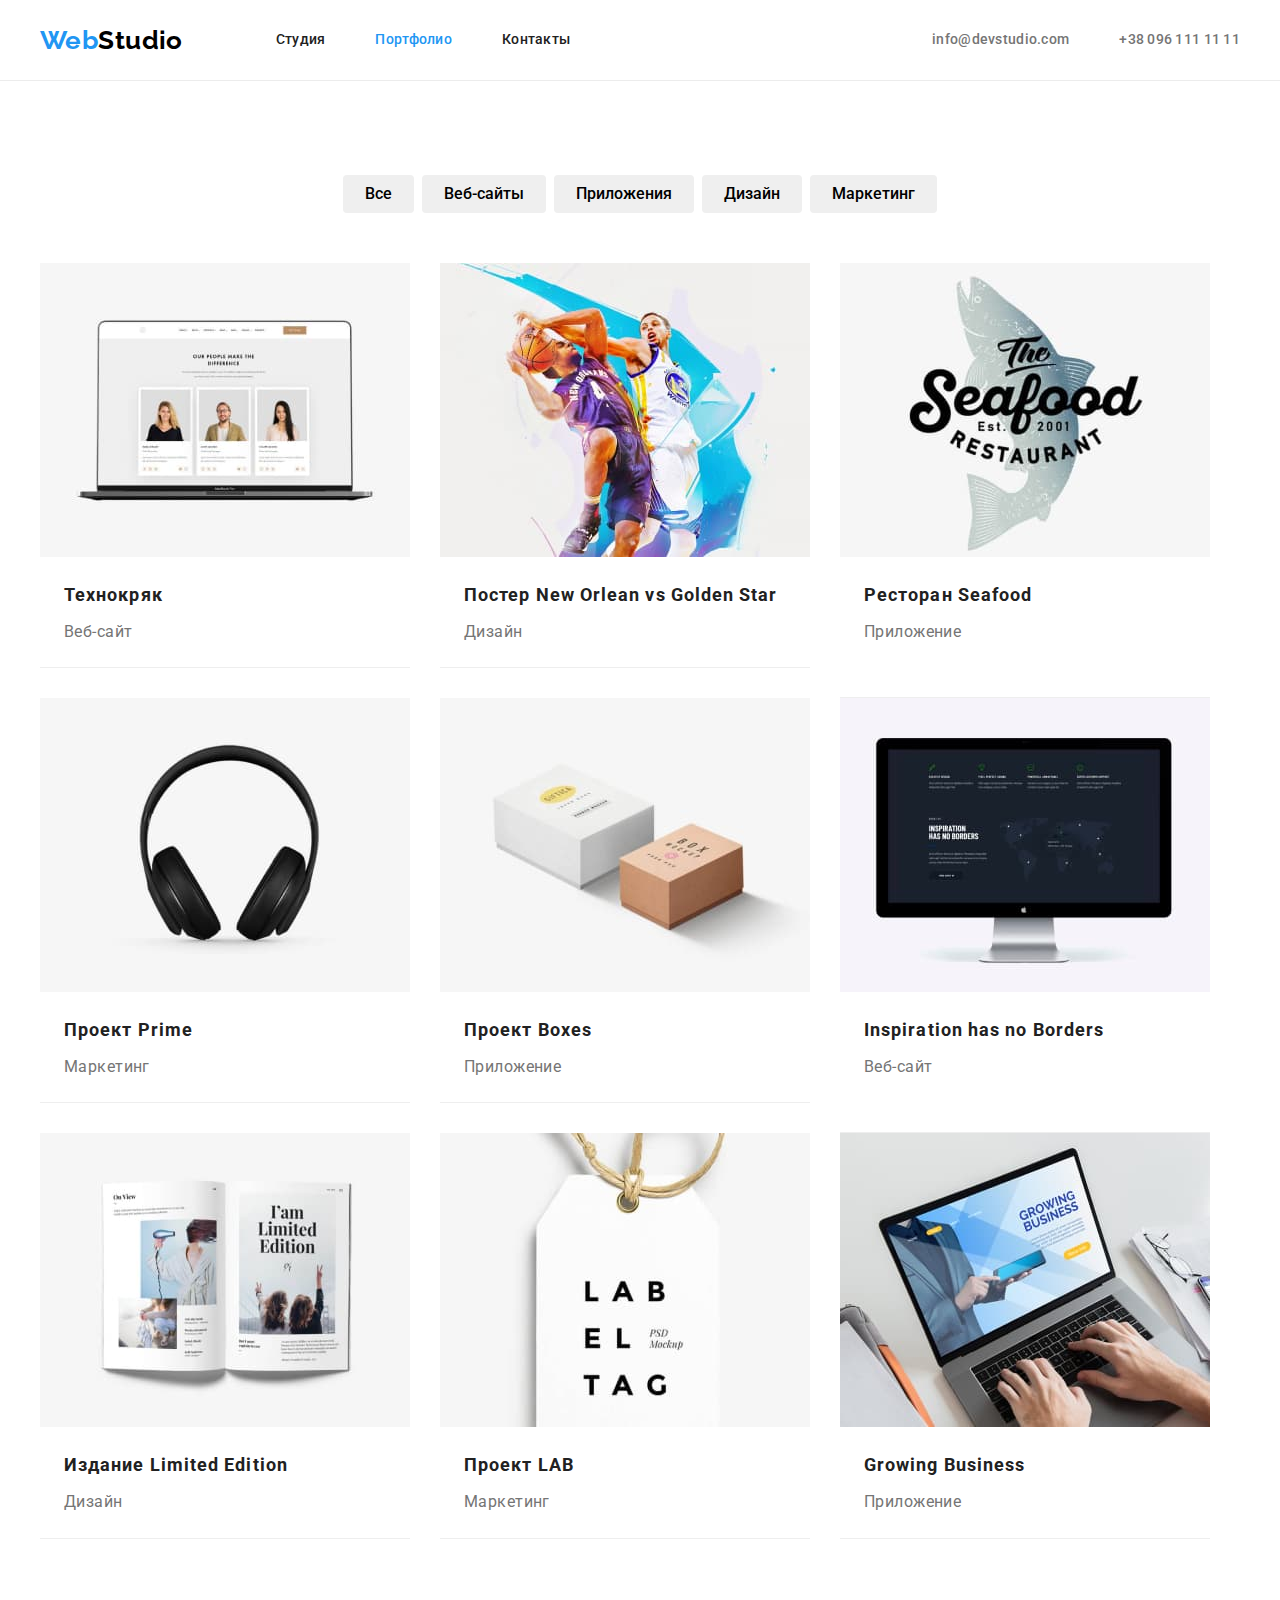
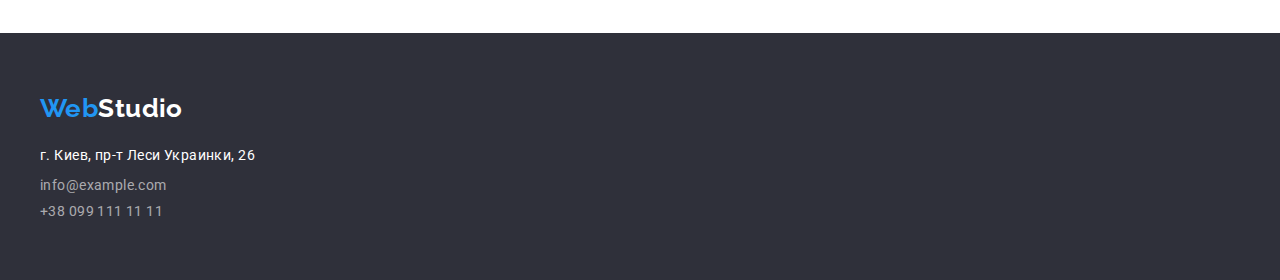
==== portfolio.html @ 8ee5056d "1" ====
<!DOCTYPE html>
<html lang="ru">
<head>
    <meta charset="UTF-8">
    <meta http-equiv="X-UA-Compatible" content="IE=edge">
    <meta name="viewport" content="width=device-width, initial-scale=1.0">
    <title>WebStudio</title>
    <link rel="preconnect" href="https://fonts.googleapis.com">
    <link rel="preconnect" href="https://fonts.gstatic.com" crossorigin>
    <link href="https://fonts.googleapis.com/css2?family=Roboto:wght@400;500;700;900&display=swap" rel="stylesheet">
    <link href="https://fonts.googleapis.com/css2?family=Raleway:wght@700&family=Roboto:wght@400;700;900&display=swap"
        rel="stylesheet">
    <link rel="stylesheet" href="./css/styles.css">
</head> 
<body>
<header class="header">
    <div class="container main-nav">
    <nav class="main-nav-list">
        <a href="./index.html" class="link-logo"><span class="logo">Web</span>Studio</a>
        <ul class="site-nav">
            <li class="item"><a href="./index.html" class="header-navigation-link">Студия</a></li>
            <li class="item"><a href="./portfolio.html" class="header-link-now">Портфолио</a></li>
            <li class="item"><a href="" class="header-navigation-link">Контакты</a></li>
         </ul>
    </nav>
        <ul class="auth-nav">
            <li class="item"><a href="mailto:info@devstudio.com" class="header-contacts">info@devstudio.com</a></li>
            <li class="item"><a href="tel:tel:+380961111111" class="header-contacts">+38 096 111 11 11</a></li>
        </ul>
        </div>
</header>
<main>
    <section class="section">
    <h1 class="visually-hiden">portfolio</h1>
    <div class="container">
    <ul class="filter-list">
        <li class="item"><button type="button" class="filter-button">Все</button></li>
        <li class="item"><button type="button" class="filter-button">Веб-сайты</button></li>
        <li class="item"><button type="button" class="filter-button">Приложения</button></li>
        <li class="item"><button type="button" class="filter-button">Дизайн</button></li>
        <li class="item"><button type="button" class="filter-button">Маркетинг</button></li>
    </ul>
            <ul class="projects-list">
                 <li class="item">
                    <a href="/" class="market">
                    <img class="filter-image" lang="en" src="./images/notebook.jpg" alt="notebook" width="370">
                    <div class="market-list">
                    <h2 class="projects-title">Технокряк</h2>
                    <p class="projects-description">Веб-сайт</p>
                    </div>
                    </a>
                </li>
                <li class="item">
                    <a href="/" class="market">
                    <img class="filter-image" lang="en" src="./images/basketball.jpg" alt="basketball" width="370">
                    <div class="market-list">
                    <h2 class="projects-title">Постер New Orlean vs Golden Star</h2>
                    <p class="projects-description">Дизайн</p>
                    </div>
                    </a>
                </li>
                <li class="item">
                    <a href="/" class="market">
                    <img class="filter-image" lang="en" src="./images/fish.jpg" alt="restaurant" width="370">
                    <div class="market-list">
                    <h2 class="projects-title">Ресторан Seafood</h2>
                    <p class="projects-description">Приложение</p>
                    </div>
                    </a>
                </li>
                <li class="item">
                    <a href="/" class="market">
                    <img class="filter-image" lang="en" src="./images/headphones.jpg" alt="headphones" width="370">
                    <div class="market-list">
                    <h2 class="projects-title">Проект Prime</h2>
                    <p class="projects-description">Маркетинг</p>
                    </div>
                    </a>
                </li>
                <li class="item">
                    <a href="/" class="market">
                    <img class="filter-image" lang="en" src="./images/boxes.jpg" alt="boxes" width="370">
                    <div class="market-list">
                    <h2 class="projects-title">Проект Boxes</h2>
                    <p class="projects-description">Приложение</p>
                    </div>
                    </a>
                </li>
                <li class="item">
                    <a href="/" class="market">
                    <img class="filter-image" lang="en" src="./images/monitor.jpg" alt="monitor" width="370">
                    <div class="market-list">
                    <h2 class="projects-title">Inspiration has no Borders</h2>
                    <p class="projects-description">Веб-сайт</p>
                    </div>
                    </a>
                </li>
                <li class="item">
                    <a href="/" class="market">
                    <img class="filter-image" lang="en" src="./images/book.jpg" alt="book" width="370">
                    <div class="market-list">
                    <h2 class="projects-title">Издание Limited Edition</h2>
                    <p class="projects-description">Дизайн</p>
                    </div>
                    </a>
                </li>
                <li class="item">
                    <a href="/" class="market">
                    <img class="filter-image" lang="en" src="./images/labeltag.jpg" alt="labeltag" width="370">
                    <div class="market-list">
                    <h2 class="projects-title">Проект LAB</h2>
                    <p class="projects-description">Маркетинг</p>
                    </div>
                    </a>
                </li>
                <li class="item">
                    <a href="/" class="market"> 
                    <img class="filter-image" lang="en" src="./images/growing_business.jpg" alt="notebook_whith_presentation" width="370">
                    <div class="market-list">
                    <h2 class="projects-title">Growing Business</h2>
                    <p class="projects-description">Приложение</p>
                    </div>
                    </a>
                </li>
            </ul>
            </div>
    </section>
 </main>
    <footer class="footer">
        <div class="container">
        <a href="/index.html" class="footer-link-logo"><span class="logo">Web</span>Studio</a>
        <address class="footer-address">
            <ul class="footer-address-list">
                <li class="item"><span class="footer-city">г. Киев, пр-т Леси Украинки, 26</span></li>
                <li class="item"><a href="mailto:info@example.com" class="footer-contacts">info@example.com</a></li>
                <li class="item"><a href="tel:+380991111111" class="footer-contacts">+38 099 111 11 11</a></li>
            </ul>
        </address>
        </div>
    </footer>
</body>
    </html>
---- css/styles.css ----
:root{
  --main-background-color:#fff;
  --main-text-color:#212121;
  --paragraph-color:#757575;
  --contacts-color:#757575;
  --hover-hover-button-color:#fff;
  --team-backgound:#f5f4fa;
  --hover-color:#2196f3;
  --titel-color:#212121;
  --link-color:#212121;
  --logo-color:#2196f3;
  --logo-link-color:#000;
  --header-navigation-color:#212121;
  --footer-link-color:#fff;
  --footer-contacts-color:rgba(255,255,255,0.6);
  --footer-background-color:#2F303A;
  --city-color:#fff;
  --slogan-color:#fff;
  --solution-background-color:#2F303A;
  --hero-button-color:#2196f3;
  --hero-button-text-color:#fff;
  --market-color:#212121;
  --header-link-active:#2196f3;
  --team-list-background-color:#FFF;
}
body {
  margin: 0;

  font-family: 'Roboto', Raleway, sans-serif;
  background-color:var(--main-background-color);
  letter-spacing: 0.03em;
  font-size: 14px;
  color:var(--main-text-color);
}
li {
  list-style-type: none;
}
.container{
  width: 1200px;
  padding-left: 15px;
  padding-right: 15px;
  margin-left: auto;
  margin-right: auto;
}

.section{
padding-top: 94px;
padding-bottom: 94px;
}
.section-info{
  padding-top: 94px;
}
/******************************LOGO_____NAV_____CONTACTS_____FOOTER****************************/
.header{
  border-bottom: 1px solid #ececec;
}
.main-nav {
  display: flex;
}
.main-nav-list{
  display: flex;
  align-items: center;
}
.logo {
  color:var(--logo-color);
}
.link-logo:active,
.link-logo:hover,
.link-logo {
  display: block;

  font-family: 'Raleway';
  font-size:26px;
  line-height:1.19;
  font-weight:700;
  color:var(--logo-link-color);
  text-decoration: none;
}
.site-nav .item:first-child{
  margin-left:93px;
}
.site-nav .item:not(:last-child){
  margin-right: 50px;
}
.site-nav {
  display: flex;
  padding-left: 0;
  margin: 0;

}
.header-list-contacts{
color: #000;
}
.header-link-now:active,
.header-link-now:visited,
.header-link-now {
  display:block;
  padding-left: 0;
  padding-top: 32px;
  padding-bottom: 32px;

  color:var(--header-link-active);
  line-height: 1.14;
  font-weight: 500;
  text-decoration:none;
  letter-spacing: 0.02em;
}

.header-navigation-link:active,
.header-navigation-link:visited,
.header-navigation-link {
  display: block;
  padding: 32px 0;


  color:var(--header-navigation-color);
  line-height: 1.14;
  font-weight: 500;
  text-decoration: none;
  letter-spacing: 0.02em;
}
.header-navigation-link:focus,
.header-navigation-link:hover {
  color:var(--hover-color);
}

.auth-nav{
  display: flex;
  margin: 0;
  margin-left:auto;
  padding-left: 0;
}
.auth-nav .item+.item {
  margin-left: 50px
}
.header-contscts:active,
.header-contscts:visited,
.header-contacts {
  display: block;
  padding: 32px 0;

  line-height: 1.14;
  font-weight: 500;
  font-style: normal;
  color:var(--contacts-color);
  text-decoration: none;
  letter-spacing: 0.02em;
}
.header-contacts:hover {
  color:var(--hover-color);
}
.footer {
  padding-top: 60px;
  padding-bottom: 60px;
  background-color: var(--footer-background-color);
}
.footer-link-logo:active,
.footer-link-logo:hover,
.footer-link-logo {
  display: block;
  margin-bottom: 20px;

  font-family: 'Raleway';
  font-size: 26px;
  line-height: 1.19;
  font-weight: 700;
  color: var(--footer-link-color);
  text-decoration: none;
}
.footer-address-list{
  padding:  0;
  margin: 0;
}
.footer-address-list .item:not(:last-child){
  margin-bottom: 9px;
}

.footer-contscts:active,
.footer-contscts:visited,
.footer-contacts {
  line-height: 1.14;
  font-style: normal;
  color:var(--footer-contacts-color);
  text-decoration: none;
}
.footer-contacts:hover {
  color:var(--hover-color);
}
.footer-city {
  line-height: 1.71;
  font-style: normal  ;
  color: var(--city-color);
}

/********************************************INDEX******************************************/
.hero{
  padding-top:200px ;
  padding-bottom: 200px;
  background-color: var(--solution-background-color);
  text-align: center;
}
.hero-title {
  text-align: center;
  max-width: 696px;
  margin: 0 auto;
  margin-bottom: 40px;

  text-transform: uppercase;
  font-size: 44px;
  line-height: 1.36;
  font-weight: 900;
  color:var(--slogan-color);
  letter-spacing: 0.06em;
}
.hero-button {
  text-align: center;
  border: 0;
  border-radius: 4px;
  padding: 10px 32px 10px 32px;

  font-family: 'Roboto';
  font-size: 16px;
  line-height: 1.9;
  font-weight: 700;
  background-color:var(--hero-button-color);
  color:var(--hero-button-text-color);
  cursor: pointer;
  letter-spacing: 0.06em;
}
.information-list{
  display: flex;
  margin: 0;
  padding-left: 0;
}
.information-list .item+.item{
  margin-left: 30px;
}
.information-point {
  margin: 0 0 10px 0;

  font-size: 14px;
  text-transform: uppercase;
  line-height: 1.14;
  font-weight: 700;
}
.information-point-description {
  margin: 0;
  line-height: 1.71;
  color: var(--paragraph-color);
}
.studio-title{
  text-align: center;
  margin: 0;
  margin-bottom: 50px;

  font-size: 36px;
  line-height:1.16;
  font-weight: 700;
 
}
.job-list {
  margin: 0;
  display: flex;
  padding-left: 0%;
  justify-content: center;
}

.job-list .item+.item {
  margin-left: 30px;
}

.job-image{
  display: block;
  width: 100%;
  height: auto;
}
.team-title{
  text-align: center;
  margin: 0;
  margin-bottom: 50px;
  
  font-size: 36px;
  line-height:1.16;
  font-weight: 700;
}
.team{
  padding-top: 94px;
  padding-bottom: 94px;
  background-color: var(--team-backgound);
}
.team-list{
  margin: 0;

  display: flex;
  padding-left: 0;
}
.team-list .item{
  background-color:#fff;

  box-shadow: 0px 1px 3px rgba(0, 0, 0, 0.12),
  0px 1px 1px rgba(0, 0, 0, 0.14),
  0px 2px 1px rgba(0, 0, 0, 0.2);
  border-radius: 0px 0px 4px 4px;
}
.team-list .item+.item{
  margin-left: 30px;
}
.team-image{
  display: block;
  width: 100%;
  height: auto;
}
.name{
  margin: 0;
  padding-top: 30px;
  padding-bottom: 10px;
  text-align: center;

  font-weight: 500;
  font-size: 16px;
  line-height: 1.19;
}
.team-position {
  margin: 0;
  padding-bottom: 30px;
  text-align: center;

  font-size: 16px;
  line-height: 1.9;
  color: var(--paragraph-color);
}
/******************************************PORTFOLIO************************************/
.filter-image{
  display: block;
  width: 100%;
  height: auto;
}
.filter-list{
  display: flex;
  margin:0 ;
  padding-left: 0;
  margin-bottom: 50px;
}
.filter-list{
  justify-content: center;

}
.filter-list .item+.item{
  margin-left:8px ;
}

.filter-button {
  padding: 6px 22px 6px 22px;

  font-family: 'Roboto';
  font-size: 16px;
  font-weight: 500;
  line-height: 1.6;
  border-radius: 4px;
  border: 0;
}
.filter-button:hover,
.filter-button:focus {
  background-color:var(--hover-color);
  color:var(--hover-hover-button-color);
  cursor: pointer;
}
.projects-list{
  margin:0;
  display: flex;
  flex-wrap: wrap;
  padding-left: 0;
}
.projects-list .item{
  margin-bottom: 30px;
  border-bottom: 1px solid #EEEEEE;
  width: 370px;
  margin-right: 30px;
  margin-bottom: 30px;
}

.projects-list .item:nth-child(3n){
  margin-right: 0;
  margin-bottom: 0;
}

.projects-list .item:nth-last-child(-n+3){
  margin-bottom: 0;
}
.projects-title{
  margin:0 0 4px 0;

  font-size: 18px;
  line-height: 2;
  font-weight: 700;
  letter-spacing: 0.06em;
}
.projects-description{
  margin: 0;
  
  color: var(--paragraph-color);
  font-size: 16px;
  line-height: 1.9;
}
.market-list{
  padding: 20px 24px 20px 24px}

.market:active,
.market:visited,
.market{
  color:var(--market-color);
  text-decoration: none;
}
.market:hover{
  cursor: default;
}
/*****************************HIDE********************************/
.visually-hiden{
  position: absolute;
  width: 1px;
  height: 1px;
  margin: -1px;
  border: 0;
  padding: 0;
  white-space: nowrap;
  clip-path: inset(100%);
  clip:rect(0 0 0 0);
  overflow: hidden;
}
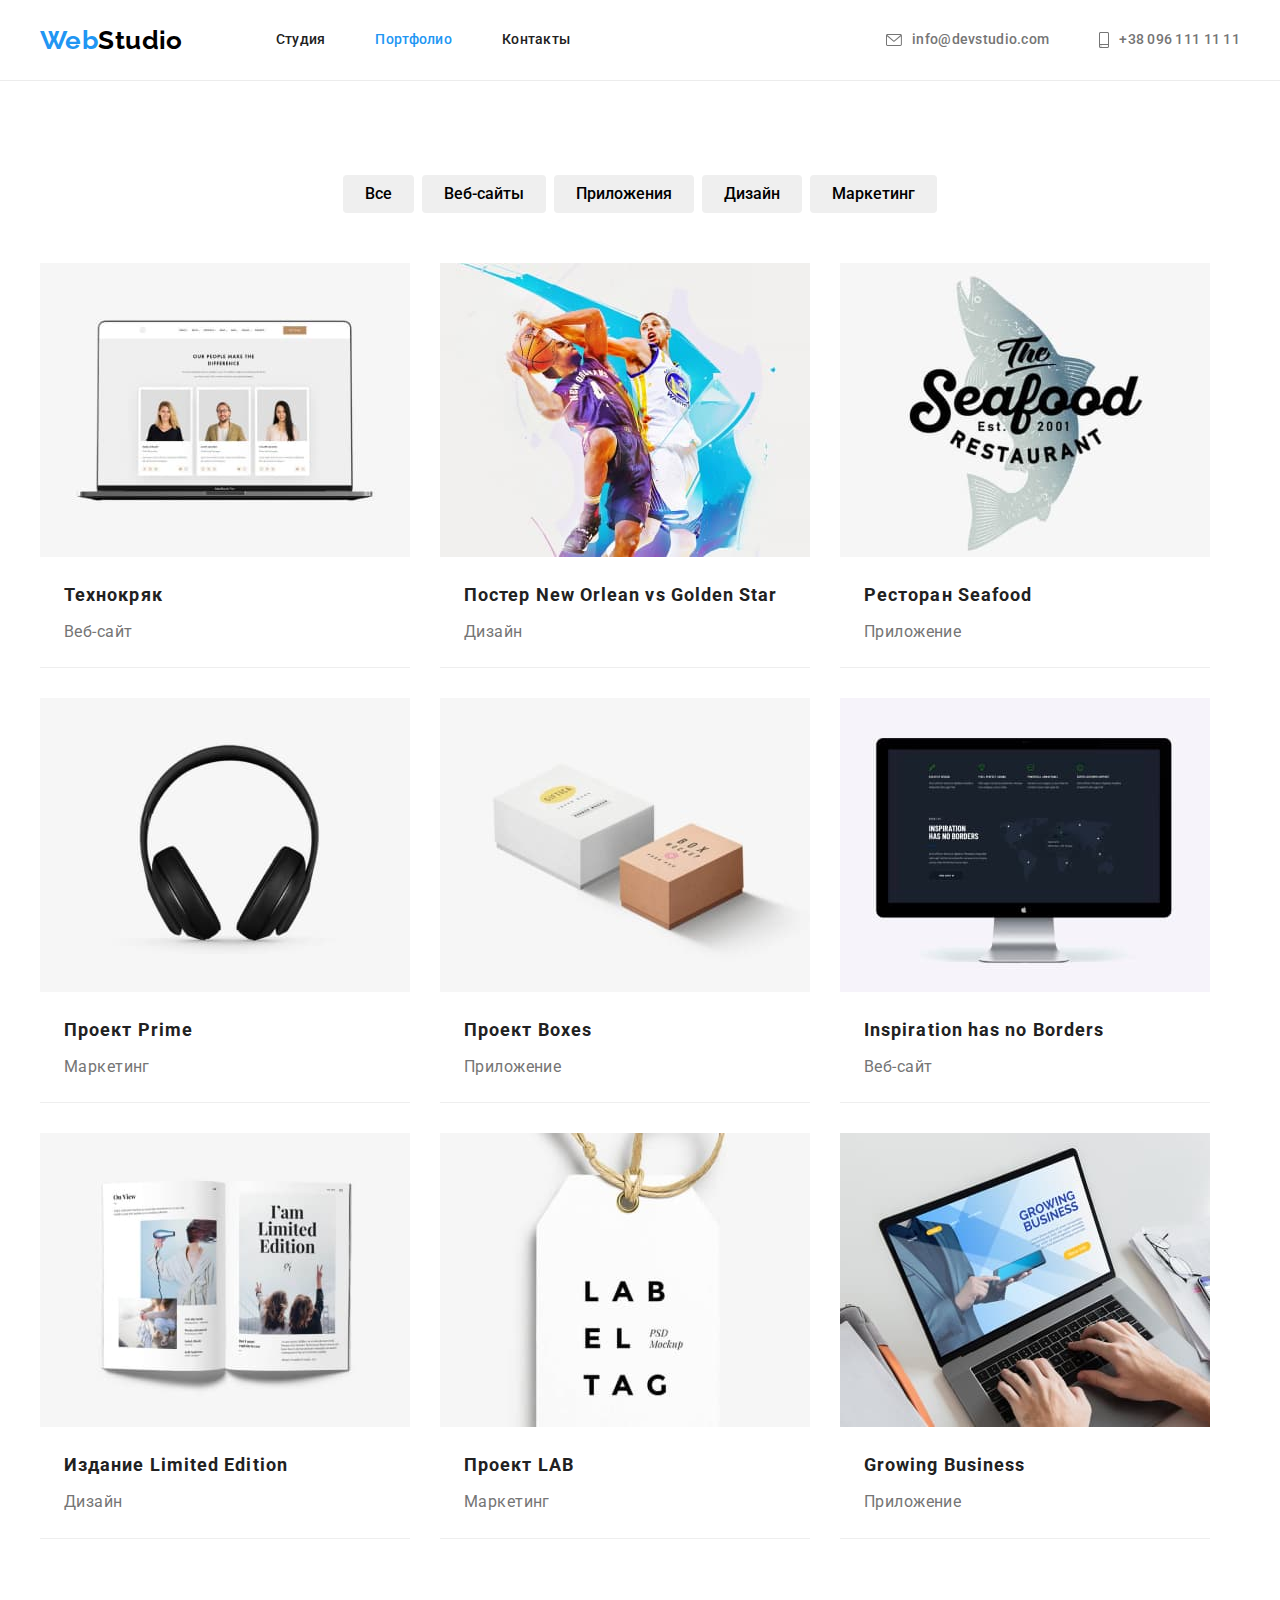
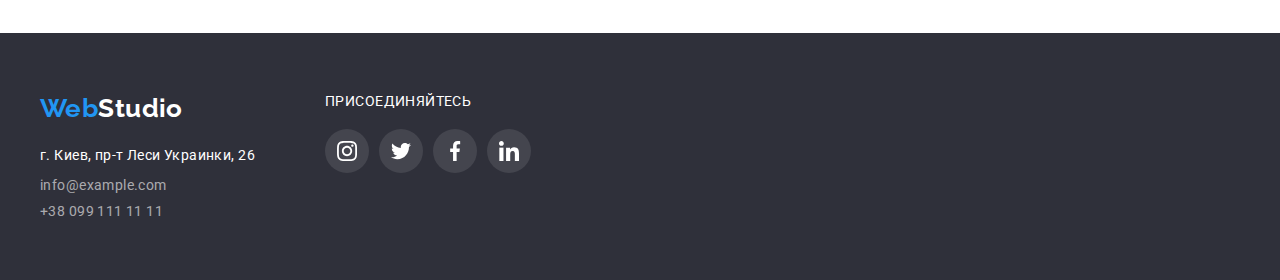
==== commit 34cf393f: "6" ====
--- a/portfolio.html
+++ b/portfolio.html
@@ -24,8 +24,18 @@
          </ul>
     </nav>
         <ul class="auth-nav">
-            <li class="item"><a href="mailto:info@devstudio.com" class="header-contacts">info@devstudio.com</a></li>
-            <li class="item"><a href="tel:tel:+380961111111" class="header-contacts">+38 096 111 11 11</a></li>
+            <li class="item"><a href="mailto:info@devstudio.com" class="header-contacts">
+                <svg class="mail" width="16px" height="12px">
+                    <use href="./images/icons.svg#icon-mail"></use>
+                </svg>
+                info@devstudio.com</a>
+            </li>
+            <li class="item"><a href="tel:tel:+380961111111" class="header-contacts">
+                <svg class="phone" width="10px" height="16px">
+                    <use href="./images/icons.svg#icon-smartphone"></use>
+                </svg>
+                +38 096 111 11 11</a>
+            </li>
         </ul>
         </div>
 </header>
@@ -127,15 +137,53 @@
     </section>
  </main>
     <footer class="footer">
-        <div class="container">
-        <a href="/index.html" class="footer-link-logo"><span class="logo">Web</span>Studio</a>
-        <address class="footer-address">
-            <ul class="footer-address-list">
-                <li class="item"><span class="footer-city">г. Киев, пр-т Леси Украинки, 26</span></li>
-                <li class="item"><a href="mailto:info@example.com" class="footer-contacts">info@example.com</a></li>
-                <li class="item"><a href="tel:+380991111111" class="footer-contacts">+38 099 111 11 11</a></li>
-            </ul>
-        </address>
+        <div class="contact-wrap">
+            <div class="container">
+                <section class="foot">
+                    <a href="/" class="footer-link-logo"><span class="logo">Web</span>Studio</a>
+                    <address class="footer-address">
+                        <ul class="footer-address-list">
+                            <li class="item"><span class="footer-city">г. Киев, пр-т Леси Украинки, 26</span></li>
+                            <li class="item"><a href="mailto:info@example.com" class="footer-contacts">info@example.com</a>
+                            </li>
+                            <li class="item"><a href="tel:+380991111111" class="footer-contacts">+38 099 111 11 11</a></li>
+                        </ul>
+                    </address>
+                </section>
+                <section class="join">
+                    <p class="join-title">присоединяйтесь</p>
+                    <ul class="foot-soc-list">
+                        <li class="item">
+                            <a href="./" class="foot-soc">
+                                <svg class="soc-img" width="20" height="20">
+                                    <use href="./images/icons.svg#icon-instagram"></use>
+                                </svg>
+                            </a>
+                        </li>
+                        <li class="item">
+                            <a href="./" class="foot-soc">
+                                <svg class="soc-img" width="20" height="20">
+                                    <use href="./images/icons.svg#icon-twitter"></use>
+                                </svg>
+                            </a>
+                        </li>
+                        <li class="item">
+                            <a href="./" class="foot-soc">
+                                <svg class="soc-img" width="20" height="20">
+                                    <use href="./images/icons.svg#icon-facebook"></use>
+                                </svg>
+                            </a>
+                        </li>
+                        <li class="item">
+                            <a href="./" class="foot-soc">
+                                <svg class="soc-img" width="20" height="20">
+                                    <use href="./images/icons.svg#icon-linkedin"></use>
+                                </svg>
+                            </a>
+                        </li>
+                    </ul>
+                </section>
+            </div>
         </div>
     </footer>
 </body>
--- a/css/styles.css
+++ b/css/styles.css
@@ -22,6 +22,7 @@
   --market-color:#212121;
   --header-link-active:#2196f3;
   --team-list-background-color:#FFF;
+  --clients-logo-color:#afb1b8;
 }
 body {
   margin: 0;
@@ -127,6 +128,8 @@
 .auth-nav{
   display: flex;
   margin: 0;
+  justify-content: center;
+  align-items: center;
   margin-left:auto;
   padding-left: 0;
 }
@@ -136,8 +139,10 @@
 .header-contscts:active,
 .header-contscts:visited,
 .header-contacts {
-  display: block;
+  display: flex;
   padding: 32px 0;
+  justify-content: center;
+  align-items: center;
 
   line-height: 1.14;
   font-weight: 500;
@@ -145,15 +150,21 @@
   color:var(--contacts-color);
   text-decoration: none;
   letter-spacing: 0.02em;
+  fill: currentColor;
 }
 .header-contacts:hover {
   color:var(--hover-color);
+  fill: currentColor;
+}
+.auth-ico{
+  margin-right: 10px;
 }
 .footer {
   padding-top: 60px;
   padding-bottom: 60px;
   background-color: var(--footer-background-color);
 }
+
 .footer-link-logo:active,
 .footer-link-logo:hover,
 .footer-link-logo {
@@ -174,7 +185,6 @@
 .footer-address-list .item:not(:last-child){
   margin-bottom: 9px;
 }
-
 .footer-contscts:active,
 .footer-contscts:visited,
 .footer-contacts {
@@ -191,6 +201,51 @@
   font-style: normal  ;
   color: var(--city-color);
 }
+.foot-soc-list{
+  display: flex;
+  padding-left: 0;
+  justify-content: center;
+  align-items: center;
+  margin: 0 auto;
+}
+.foot-soc-list .item+.item{
+  margin-left: 10px;
+}
+.foot-soc{
+  width: 44px;
+  height: 44px;
+  background-color: rgba(255,255,255,0.1);
+  border-radius: 50%;
+
+  display: flex;
+  justify-content: center;
+  align-items: center;
+  fill: #fff;
+}
+.foot-soc:hover{
+  background-color: #2196f3;
+}
+.contact-wrap .container{
+  display: flex;
+}
+.join{
+  margin-left: 70px;
+}
+.join-title{
+  text-transform: uppercase;
+  margin: 0;
+  margin-bottom: 20px;
+  color: #fff;
+}
+auth-nav .item{
+  display: block;
+  justify-content: center;
+  align-items: center;
+}
+.phone,
+.mail{
+  margin-right: 10px;
+}
 
 /********************************************INDEX******************************************/
 .hero{
@@ -198,6 +253,11 @@
   padding-bottom: 200px;
   background-color: var(--solution-background-color);
   text-align: center;
+  background-image: linear-gradient(to right, rgba(47, 48, 58, 0.4), rgba(47, 48, 58, 0.4)), url(../images/hero-bg.jpg);
+  background-repeat: no-repeat;
+  background-size: cover;
+  max-width: 1600px;
+  margin: 0 auto;
 }
 .hero-title {
   text-align: center;
@@ -227,10 +287,33 @@
   cursor: pointer;
   letter-spacing: 0.06em;
 }
+.info-img-list{
+  display: flex;
+  padding-left: 0;
+  margin: 0 auto;
+  margin-bottom: 30px;
+}
+.info-img{
+  fill: #000;
+}
+.info-img-list .item{
+  display: flex;
+  justify-content: center;
+  align-items: center;
+  width: 270px;
+  height: 120px;
+  background-color: #f5f4fa;
+}
+.info-img-list .item+.item{
+  margin-left: 30px;
+}
 .information-list{
   display: flex;
   margin: 0;
   padding-left: 0;
+}
+.information-list .item{
+  max-width: 270px;
 }
 .information-list .item+.item{
   margin-left: 30px;
@@ -305,6 +388,35 @@
 .team-list .item+.item{
   margin-left: 30px;
 }
+.team-soc-list{
+  box-shadow: 0;
+  display: flex;
+  padding-left: 0;
+  justify-content: center;
+  margin-bottom: 30px;
+}
+.team-soc-list .item{
+box-shadow: 0px 0px 0px ;
+}
+.team-soc-list .item+.item{
+  margin-left: 10px;
+}
+.team-soc{
+  height: 44px;
+  width: 44px;
+  background-color: #FFF;
+  border-radius: 50%;
+  display: flex;
+  justify-content: center;
+  align-items: center;
+  fill:  #afb1b8;
+}
+.team-soc:hover{
+  background-color: #2196f3;
+}
+.team-soc:hover .soc-img{
+  fill: #fff;
+}
 .team-image{
   display: block;
   width: 100%;
@@ -329,6 +441,52 @@
   line-height: 1.9;
   color: var(--paragraph-color);
 }
+.clients{
+  padding-top: 94px;
+  padding-bottom: 94px;
+}
+.clients-title{
+  margin: 0;
+
+  font-size: 36px;
+  line-height: 1.16;
+  font-weight: 700;
+  letter-spacing: 0.06em;
+  text-align: center;
+}
+.clients-list{
+  display: flex;
+  margin: 0 auto;
+  padding-left: 0;
+}
+.clients-list .item{
+  margin-top: 50px;
+  background-color: #fff;
+}
+.clients-list .item+.item{
+  margin-left: 30px;
+}
+.clients-link{
+  width: 170px;
+  height: 94px;
+  display: flex;
+  justify-content: center;
+  align-items: center;
+
+  border-radius: 4px;
+  border: 1px solid #afb1b8;
+}
+.clients-logo{
+  fill:var(--clients-logo-color);
+}
+.clients-link:hover{
+  border-color:#2196f3;
+}
+.clients-link:hover .clients-logo{
+  fill:#2196f3;
+}
+
+
 /******************************************PORTFOLIO************************************/
 .filter-image{
   display: block;
@@ -364,6 +522,10 @@
   background-color:var(--hover-color);
   color:var(--hover-hover-button-color);
   cursor: pointer;
+  
+  box-shadow: 0px 3px 1px rgba(0, 0, 0, 0.1),
+  0px 1px 2px rgba(0, 0, 0, 0.08),
+  0px 2px 2px rgba(0, 0, 0, 0.12);
 }
 .projects-list{
   margin:0;
@@ -377,11 +539,14 @@
   width: 370px;
   margin-right: 30px;
   margin-bottom: 30px;
-}
-
-.projects-list .item:nth-child(3n){
-  margin-right: 0;
-  margin-bottom: 0;
+  
+}
+.projects-list :focus,
+.projects-list :hover{
+  cursor: pointer;
+  box-shadow: 0px 1px 1px rgba(0, 0, 0, 0.12),
+  0px 4px 4px rgba(0, 0, 0, 0.06),
+  1px 4px 6px rgba(0, 0, 0, 0.16);
 }
 
 .projects-list .item:nth-last-child(-n+3){
